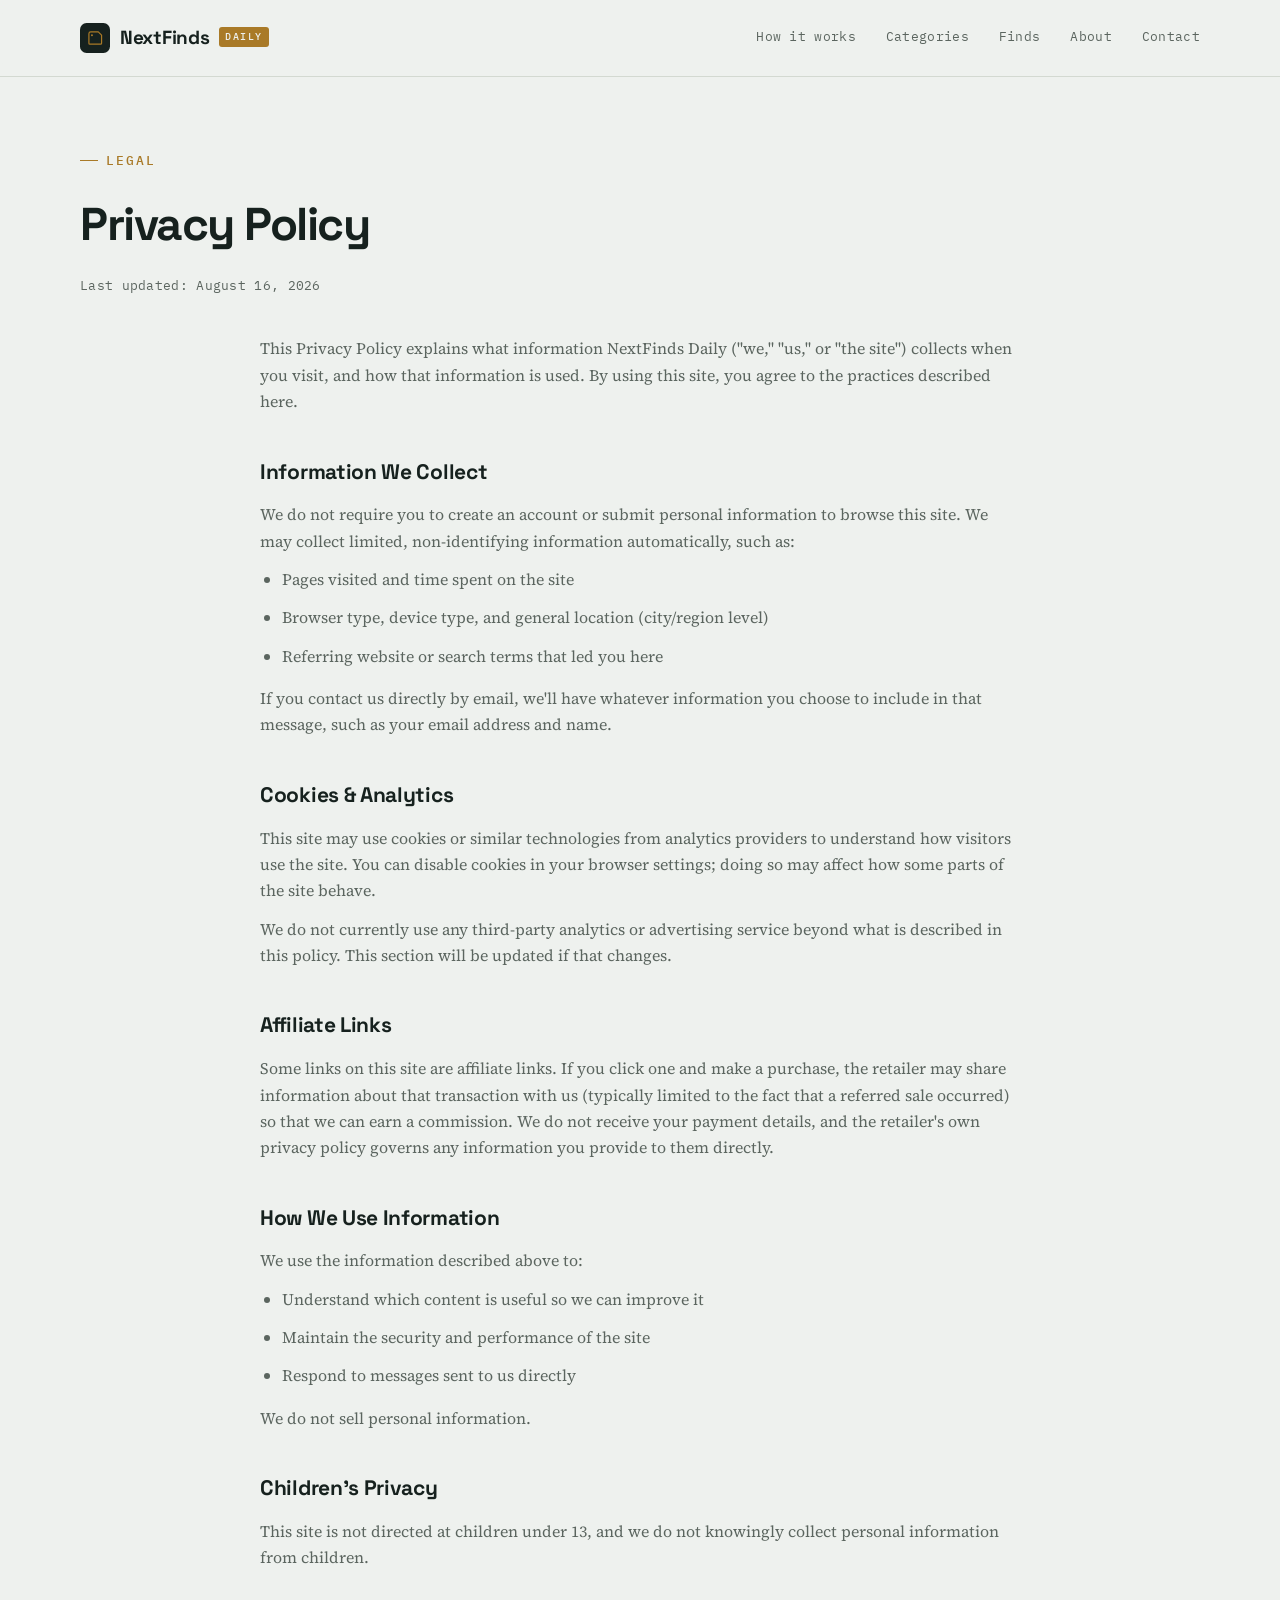
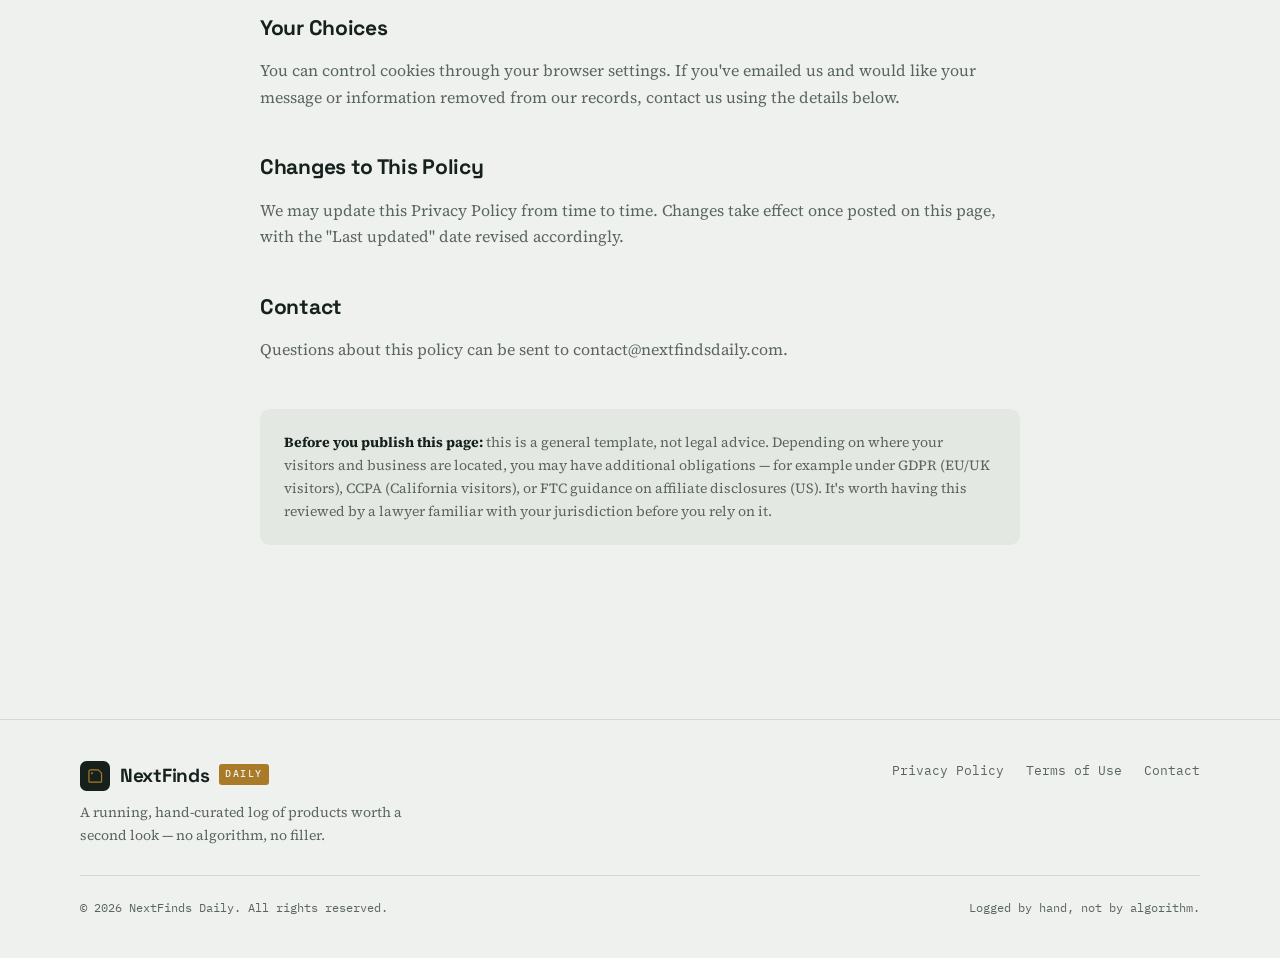
==== privacy.html @ e6664252 "Add files via upload" ====
<!DOCTYPE html>
<html lang="en" class="no-js">
<head>
    <meta charset="UTF-8">
    <meta name="viewport" content="width=device-width, initial-scale=1.0">

    <title>Privacy Policy — NextFinds Daily</title>
    <meta name="description" content="Privacy Policy for NextFinds Daily — how we collect, use, and protect information on this site.">
    <meta name="robots" content="index, follow">
    <link rel="canonical" href="https://www.nextfindsdaily.com/privacy.html">

    <link rel="icon" type="image/svg+xml" href="favicon.svg">
    <meta name="theme-color" content="#eef1ee">

    <link rel="preconnect" href="https://fonts.googleapis.com">
    <link rel="preconnect" href="https://fonts.gstatic.com" crossorigin>
    <link href="https://fonts.googleapis.com/css2?family=Space+Grotesk:wght@500;700&family=Source+Serif+4:ital,opsz,wght@0,8..60,400;0,8..60,600;1,8..60,500&family=IBM+Plex+Mono:wght@500;600&display=swap" rel="stylesheet">

    <link rel="stylesheet" href="styles.css">
</head>

<body>

    <a href="#main" class="skip-link">Skip to content</a>

    <header>
        <div class="container navbar">

            <a href="./" class="logo">
                <svg class="logo-mark" viewBox="0 0 64 64" aria-hidden="true">
                    <rect width="64" height="64" rx="14" fill="#16211e"/>
                    <path d="M19 43 V23 Q19 19 23 19 H39 L46 26 V43 Q46 45 44 45 H21 Q19 45 19 43 Z"
                          fill="none" stroke="#a97a27" stroke-width="2.6" stroke-linejoin="round"/>
                    <circle cx="25.5" cy="26" r="2.1" fill="#a97a27"/>
                </svg>
                NextFinds
                <span class="logo-tag">Daily</span>
            </a>

            <nav class="nav-links" aria-label="Primary">
                <a href="index.html#how">How it works</a>
                <a href="index.html#categories">Categories</a>
                <a href="index.html#finds">Finds</a>
                <a href="index.html#about">About</a>
                <a href="index.html#contact">Contact</a>
            </nav>

        </div>
    </header>

    <main id="main">

        <section class="legal-hero">
            <div class="container">
                <div class="eyebrow">Legal</div>
                <h1>Privacy Policy</h1>
                <!-- CHANGE DATE HERE whenever you update this page -->
                <p class="legal-updated">Last updated: August 16, 2026</p>
            </div>
        </section>

        <section style="padding-top:0;">
            <div class="container">
                <div class="legal-body">

                    <p>
                        This Privacy Policy explains what information NextFinds Daily
                        ("we," "us," or "the site") collects when you visit, and how
                        that information is used. By using this site, you agree to the
                        practices described here.
                    </p>

                    <h2>Information We Collect</h2>
                    <p>
                        We do not require you to create an account or submit personal
                        information to browse this site. We may collect limited,
                        non-identifying information automatically, such as:
                    </p>
                    <ul>
                        <li>Pages visited and time spent on the site</li>
                        <li>Browser type, device type, and general location (city/region level)</li>
                        <li>Referring website or search terms that led you here</li>
                    </ul>
                    <p>
                        If you contact us directly by email, we'll have whatever
                        information you choose to include in that message, such as your
                        email address and name.
                    </p>

                    <h2>Cookies &amp; Analytics</h2>
                    <p>
                        This site may use cookies or similar technologies from
                        analytics providers to understand how visitors use the site.
                        You can disable cookies in your browser settings; doing so may
                        affect how some parts of the site behave.
                    </p>
                    <p>
                        <!-- If you add an analytics tool (Google Analytics, Plausible, etc.) or ad network, name it here and link to its own privacy policy. -->
                        We do not currently use any third-party analytics or advertising
                        service beyond what is described in this policy. This section
                        will be updated if that changes.
                    </p>

                    <h2>Affiliate Links</h2>
                    <p>
                        Some links on this site are affiliate links. If you click one
                        and make a purchase, the retailer may share information about
                        that transaction with us (typically limited to the fact that a
                        referred sale occurred) so that we can earn a commission. We do
                        not receive your payment details, and the retailer's own
                        privacy policy governs any information you provide to them
                        directly.
                    </p>

                    <h2>How We Use Information</h2>
                    <p>We use the information described above to:</p>
                    <ul>
                        <li>Understand which content is useful so we can improve it</li>
                        <li>Maintain the security and performance of the site</li>
                        <li>Respond to messages sent to us directly</li>
                    </ul>
                    <p>We do not sell personal information.</p>

                    <h2>Children's Privacy</h2>
                    <p>
                        This site is not directed at children under 13, and we do not
                        knowingly collect personal information from children.
                    </p>

                    <h2>Your Choices</h2>
                    <p>
                        You can control cookies through your browser settings. If you've
                        emailed us and would like your message or information removed
                        from our records, contact us using the details below.
                    </p>

                    <h2>Changes to This Policy</h2>
                    <p>
                        We may update this Privacy Policy from time to time. Changes
                        take effect once posted on this page, with the "Last updated"
                        date revised accordingly.
                    </p>

                    <h2>Contact</h2>
                    <p>
                        Questions about this policy can be sent to
                        <!-- CHANGE EMAIL HERE -->
                        <a href="mailto:contact@nextfindsdaily.com">contact@nextfindsdaily.com</a>.
                    </p>

                    <div class="legal-note">
                        <strong>Before you publish this page:</strong> this is a general
                        template, not legal advice. Depending on where your visitors and
                        business are located, you may have additional obligations — for
                        example under GDPR (EU/UK visitors), CCPA (California visitors),
                        or FTC guidance on affiliate disclosures (US). It's worth having
                        this reviewed by a lawyer familiar with your jurisdiction before
                        you rely on it.
                    </div>

                </div>
            </div>
        </section>

    </main>

    <footer>
        <div class="container">

            <div class="footer-top">
                <div>
                    <a href="./" class="logo">
                        <svg class="logo-mark" viewBox="0 0 64 64" aria-hidden="true">
                            <rect width="64" height="64" rx="14" fill="#16211e"/>
                            <path d="M19 43 V23 Q19 19 23 19 H39 L46 26 V43 Q46 45 44 45 H21 Q19 45 19 43 Z"
                                  fill="none" stroke="#a97a27" stroke-width="2.6" stroke-linejoin="round"/>
                            <circle cx="25.5" cy="26" r="2.1" fill="#a97a27"/>
                        </svg>
                        NextFinds
                        <span class="logo-tag">Daily</span>
                    </a>
                    <p class="footer-blurb">
                        A running, hand-curated log of products worth a second look —
                        no algorithm, no filler.
                    </p>
                </div>

                <div class="footer-links">
                    <a href="privacy.html">Privacy Policy</a>
                    <a href="terms.html">Terms of Use</a>
                    <a href="index.html#contact">Contact</a>
                </div>
            </div>

            <div class="footer-bottom">
                <span>&copy; 2026 NextFinds Daily. All rights reserved.</span>
                <span>Logged by hand, not by algorithm.</span>
            </div>

        </div>
    </footer>

    <script src="script.js"></script>
</body>
</html>
---- styles.css ----
/* ==========================================================================
   NextFinds Daily — Shared Stylesheet
   Design direction: "field log / specimen catalog" — a curator's notebook
   for everyday finds. Warm ink on cool paper, brass stamp accents, mono
   catalog labels for anything that reads like an entry number.
   ========================================================================== */

:root {
    /* ---- Color tokens ---- */
    --paper: #eef1ee;          /* page background — cool, not cream */
    --paper-deep: #e4e8e3;     /* recessed sections */
    --card: #fbfcfa;           /* card surfaces */
    --ink: #16211e;            /* primary text — warm charcoal, not pure black */
    --stone: #5b655f;          /* secondary text */
    --line: #d3d9d1;           /* hairline borders */
    --brass: #a97a27;          /* accent — stamps, numbers, links */
    --brass-deep: #8a6420;     /* accent hover */
    --forest: #223d37;         /* dark section background */
    --forest-line: #3c5852;    /* hairlines on dark background */
    --paper-on-forest: #eef1ee;

    /* ---- Type ---- */
    --font-display: "Space Grotesk", "Segoe UI", system-ui, sans-serif;
    --font-body: "Source Serif 4", Georgia, "Times New Roman", serif;
    --font-mono: "IBM Plex Mono", "SFMono-Regular", Consolas, monospace;

    --max-width: 1120px;
}

* {
    margin: 0;
    padding: 0;
    box-sizing: border-box;
}

html {
    scroll-behavior: smooth;
}

@media (prefers-reduced-motion: reduce) {
    html {
        scroll-behavior: auto;
    }
    * {
        animation-duration: 0.01ms !important;
        animation-iteration-count: 1 !important;
        transition-duration: 0.01ms !important;
        scroll-behavior: auto !important;
    }
}

body {
    font-family: var(--font-body);
    color: var(--ink);
    background: var(--paper);
    line-height: 1.65;
    font-size: 17px;
}

a {
    color: inherit;
    text-decoration: none;
}

img, svg {
    display: block;
    max-width: 100%;
}

.container {
    width: min(100% - 40px, var(--max-width));
    margin: 0 auto;
}

/* ---- Skip link (a11y) ---- */
.skip-link {
    position: absolute;
    left: 16px;
    top: -48px;
    background: var(--ink);
    color: var(--paper);
    padding: 10px 16px;
    border-radius: 6px;
    font-family: var(--font-mono);
    font-size: 13px;
    z-index: 200;
    transition: top 0.2s ease;
}

.skip-link:focus {
    top: 16px;
}

/* ---- Focus states ---- */
a:focus-visible,
button:focus-visible,
input:focus-visible {
    outline: 2px solid var(--brass);
    outline-offset: 3px;
    border-radius: 3px;
}

/* ---- Eyebrow / mono labels ---- */
.eyebrow {
    display: inline-flex;
    align-items: center;
    gap: 8px;
    font-family: var(--font-mono);
    font-size: 12.5px;
    font-weight: 500;
    letter-spacing: 2px;
    text-transform: uppercase;
    color: var(--brass);
    margin-bottom: 16px;
}

.eyebrow::before {
    content: "";
    width: 18px;
    height: 1px;
    background: var(--brass);
}

/* ==========================================================================
   Header
   ========================================================================== */

header {
    position: sticky;
    top: 0;
    z-index: 100;
    background: rgba(238, 241, 238, 0.9);
    backdrop-filter: blur(10px);
    border-bottom: 1px solid var(--line);
}

.navbar {
    height: 76px;
    display: flex;
    align-items: center;
    justify-content: space-between;
    gap: 20px;
}

.logo {
    display: flex;
    align-items: center;
    gap: 10px;
    font-family: var(--font-display);
    font-size: 19px;
    font-weight: 700;
    letter-spacing: -0.3px;
    color: var(--ink);
}

.logo-mark {
    width: 30px;
    height: 30px;
    flex-shrink: 0;
}

.logo-tag {
    font-family: var(--font-mono);
    font-size: 10px;
    font-weight: 500;
    letter-spacing: 1.5px;
    color: var(--paper);
    background: var(--brass);
    padding: 2px 6px;
    border-radius: 3px;
    text-transform: uppercase;
    position: relative;
    top: -1px;
}

.nav-links {
    display: flex;
    align-items: center;
    gap: 30px;
    font-family: var(--font-mono);
    font-size: 13px;
    letter-spacing: 0.3px;
    color: var(--stone);
}

.nav-links a {
    position: relative;
    padding-bottom: 3px;
}

.nav-links a::after {
    content: "";
    position: absolute;
    left: 0;
    right: 100%;
    bottom: 0;
    height: 1px;
    background: var(--brass);
    transition: right 0.25s ease;
}

.nav-links a:hover {
    color: var(--ink);
}

.nav-links a:hover::after {
    right: 0;
}

.nav-links a.active {
    color: var(--ink);
}

/* ==========================================================================
   Buttons
   ========================================================================== */

.btn {
    display: inline-flex;
    align-items: center;
    justify-content: center;
    gap: 8px;
    min-height: 50px;
    padding: 0 26px;
    border-radius: 8px;
    font-family: var(--font-mono);
    font-size: 13.5px;
    font-weight: 500;
    letter-spacing: 0.4px;
    text-transform: uppercase;
    border: 1px solid transparent;
    transition: transform 0.18s ease, background 0.18s ease, border-color 0.18s ease;
    cursor: pointer;
}

.btn:hover {
    transform: translateY(-2px);
}

.btn-primary {
    color: var(--paper);
    background: var(--ink);
}

.btn-primary:hover {
    background: var(--forest);
}

.btn-secondary {
    border-color: var(--ink);
    background: transparent;
    color: var(--ink);
}

.btn-secondary:hover {
    background: var(--ink);
    color: var(--paper);
}

.btn-on-dark {
    color: var(--forest);
    background: var(--paper-on-forest);
}

.btn-on-dark:hover {
    background: #fff;
}

/* ==========================================================================
   Hero
   ========================================================================== */

.hero {
    padding: 96px 0 56px;
}

.hero-content {
    max-width: 760px;
    margin: 0 auto;
    text-align: center;
}

.hero h1 {
    font-family: var(--font-display);
    font-size: clamp(40px, 6.4vw, 68px);
    line-height: 1.04;
    letter-spacing: -2px;
    font-weight: 700;
    margin-bottom: 22px;
}

.hero p.lede {
    max-width: 620px;
    margin: 0 auto;
    font-size: 19px;
    color: var(--stone);
}

.hero-actions {
    margin-top: 34px;
    display: flex;
    justify-content: center;
    gap: 12px;
    flex-wrap: wrap;
}

.hero-note {
    margin-top: 22px;
    font-family: var(--font-mono);
    font-size: 11.5px;
    letter-spacing: 0.3px;
    color: var(--stone);
}

/* ---- Ruler divider (signature detail) ---- */

.ruler {
    width: 100%;
    height: 34px;
    color: var(--line);
}

.ruler .tick-major {
    stroke: var(--line);
}

.ruler .tick-minor {
    stroke: var(--line);
    opacity: 0.6;
}

/* ==========================================================================
   Section shells
   ========================================================================== */

section {
    padding: 84px 0;
}

.section-header {
    max-width: 640px;
    margin-bottom: 44px;
}

.section-header.center {
    text-align: center;
    margin-left: auto;
    margin-right: auto;
}

.section-title {
    font-family: var(--font-display);
    font-size: clamp(28px, 3.6vw, 40px);
    line-height: 1.15;
    letter-spacing: -1px;
    font-weight: 700;
    margin-bottom: 14px;
}

.section-description {
    color: var(--stone);
    font-size: 17px;
}

.section-alt {
    background: var(--paper-deep);
}

.section-dark {
    background: var(--forest);
    color: var(--paper-on-forest);
}

.section-dark .eyebrow {
    color: #d7ac5c;
}

.section-dark .eyebrow::before {
    background: #d7ac5c;
}

.section-dark .section-description {
    color: #b9c4bf;
}

/* ==========================================================================
   Category shelves
   ========================================================================== */

.shelf-row {
    display: flex;
    flex-wrap: wrap;
    gap: 12px;
}

.shelf-tab {
    flex: 1 1 180px;
    border: 1px solid var(--line);
    background: var(--card);
    border-radius: 10px;
    padding: 22px 20px;
    transition: border-color 0.2s ease, transform 0.2s ease;
}

.shelf-tab:hover {
    border-color: var(--brass);
    transform: translateY(-3px);
}

.shelf-tab .shelf-letter {
    font-family: var(--font-mono);
    font-size: 12px;
    color: var(--brass);
    letter-spacing: 1px;
    margin-bottom: 10px;
    display: block;
}

.shelf-tab h3 {
    font-family: var(--font-display);
    font-size: 16.5px;
    font-weight: 700;
    margin-bottom: 6px;
}

.shelf-tab p {
    font-size: 14px;
    color: var(--stone);
}

/* ==========================================================================
   How it works — genuine 3-step sequence
   ========================================================================== */

.steps {
    display: grid;
    grid-template-columns: repeat(3, 1fr);
    gap: 0;
    border-top: 1px solid var(--line);
}

.step {
    padding: 30px 26px 0;
    border-left: 1px solid var(--line);
}

.step:first-child {
    border-left: none;
    padding-left: 0;
}

.step-index {
    font-family: var(--font-mono);
    font-size: 13px;
    color: var(--brass);
    letter-spacing: 1px;
    margin-bottom: 14px;
}

.step h3 {
    font-family: var(--font-display);
    font-size: 19px;
    font-weight: 700;
    margin-bottom: 10px;
}

.step p {
    color: var(--stone);
    font-size: 15px;
}

/* ==========================================================================
   Specimen cards (featured finds) — signature element
   ========================================================================== */

.finds-grid {
    display: grid;
    grid-template-columns: repeat(3, 1fr);
    gap: 18px;
}

.specimen {
    position: relative;
    background: var(--card);
    border: 1px dashed #b7bfb5;
    border-radius: 12px;
    padding: 24px 22px 22px;
    transition: border-color 0.2s ease, transform 0.2s ease, box-shadow 0.2s ease;
}

.specimen:hover {
    border-color: var(--brass);
    transform: translateY(-3px);
    box-shadow: 0 10px 24px rgba(22, 33, 30, 0.06);
}

.specimen-meta {
    display: flex;
    align-items: center;
    justify-content: space-between;
    font-family: var(--font-mono);
    font-size: 11.5px;
    letter-spacing: 0.5px;
    color: var(--stone);
    margin-bottom: 16px;
}

.specimen-meta .specimen-no {
    color: var(--brass);
    font-weight: 500;
}

.specimen h3 {
    font-family: var(--font-display);
    font-size: 17.5px;
    font-weight: 700;
    margin-bottom: 8px;
    letter-spacing: -0.2px;
}

.specimen p {
    font-size: 14.5px;
    color: var(--stone);
    margin-bottom: 18px;
}

.specimen-link {
    font-family: var(--font-mono);
    font-size: 12.5px;
    font-weight: 500;
    letter-spacing: 0.3px;
    color: var(--ink);
    display: inline-flex;
    align-items: center;
    gap: 6px;
}

.specimen-link svg {
    width: 12px;
    height: 12px;
    transition: transform 0.18s ease;
}

.specimen:hover .specimen-link svg {
    transform: translateX(3px);
}

/* ==========================================================================
   About — journal entry with drop cap
   ========================================================================== */

.about-wrapper {
    max-width: 720px;
    margin: 0 auto;
}

.about-wrapper p {
    color: var(--ink);
    font-size: 18px;
    margin-bottom: 20px;
}

.about-wrapper p.drop::first-letter {
    font-family: var(--font-display);
    font-size: 58px;
    font-weight: 700;
    color: var(--brass);
    float: left;
    line-height: 0.8;
    margin: 8px 8px 0 0;
}

.about-wrapper p.aside {
    color: var(--stone);
    font-size: 16px;
}

/* ==========================================================================
   Disclosure notice plate
   ========================================================================== */

.notice-plate {
    max-width: 780px;
    margin: 0 auto;
    padding: 32px 36px;
    background: var(--card);
    border-top: 2px solid var(--ink);
    border-bottom: 2px solid var(--ink);
}

.notice-plate .eyebrow {
    margin-bottom: 14px;
}

.notice-plate p {
    color: var(--stone);
    font-size: 15.5px;
    margin-bottom: 12px;
}

.notice-plate p:last-child {
    margin-bottom: 0;
}

/* ==========================================================================
   Contact
   ========================================================================== */

.contact-wrapper {
    max-width: 560px;
    margin: 0 auto;
    text-align: center;
}

.contact-wrapper p {
    color: var(--stone);
    margin-bottom: 28px;
}

.contact-actions {
    display: flex;
    justify-content: center;
    gap: 12px;
    flex-wrap: wrap;
}

/* ==========================================================================
   Footer
   ========================================================================== */

footer {
    border-top: 1px solid var(--line);
    padding: 40px 0;
}

.footer-top {
    display: flex;
    align-items: flex-start;
    justify-content: space-between;
    gap: 24px;
    margin-bottom: 28px;
    flex-wrap: wrap;
}

.footer-blurb {
    max-width: 340px;
    font-size: 14px;
    color: var(--stone);
    margin-top: 10px;
}

.footer-links {
    display: flex;
    gap: 22px;
    font-family: var(--font-mono);
    font-size: 12.5px;
    color: var(--stone);
}

.footer-links a:hover {
    color: var(--ink);
}

.footer-bottom {
    display: flex;
    align-items: center;
    justify-content: space-between;
    gap: 16px;
    padding-top: 22px;
    border-top: 1px solid var(--line);
    font-family: var(--font-mono);
    font-size: 12px;
    color: var(--stone);
    flex-wrap: wrap;
}

/* ==========================================================================
   Scroll reveal (progressive enhancement)
   ========================================================================== */

.reveal {
    opacity: 0;
    transform: translateY(14px);
    transition: opacity 0.5s ease, transform 0.5s ease;
}

.reveal.is-visible,
.no-js .reveal {
    opacity: 1;
    transform: none;
}

/* ==========================================================================
   Legal pages (privacy / terms)
   ========================================================================== */

.legal-hero {
    padding: 64px 0 40px;
}

.legal-hero h1 {
    font-family: var(--font-display);
    font-size: clamp(32px, 5vw, 46px);
    letter-spacing: -1.5px;
    margin-bottom: 12px;
}

.legal-updated {
    font-family: var(--font-mono);
    font-size: 12.5px;
    color: var(--stone);
    letter-spacing: 0.3px;
}

.legal-body {
    max-width: 760px;
    margin: 0 auto;
    padding-bottom: 90px;
}

.legal-body h2 {
    font-family: var(--font-display);
    font-size: 21px;
    margin: 40px 0 12px;
    letter-spacing: -0.3px;
}

.legal-body h2:first-child {
    margin-top: 0;
}

.legal-body p,
.legal-body li {
    color: var(--stone);
    font-size: 16px;
    margin-bottom: 12px;
}

.legal-body ul {
    padding-left: 22px;
    margin-bottom: 16px;
}

.legal-note {
    margin-top: 46px;
    padding: 22px 24px;
    background: var(--paper-deep);
    border-radius: 10px;
    font-size: 14px;
    color: var(--stone);
}

.legal-note strong {
    color: var(--ink);
}

/* ==========================================================================
   Responsive
   ========================================================================== */

@media (max-width: 860px) {
    .nav-links a:nth-child(1) {
        display: none;
    }

    .steps {
        grid-template-columns: 1fr;
    }

    .step {
        border-left: none;
        border-top: 1px solid var(--line);
        padding: 26px 0 0;
    }

    .step:first-child {
        border-top: none;
    }

    .finds-grid {
        grid-template-columns: repeat(2, 1fr);
    }

    .hero {
        padding: 72px 0 48px;
    }

    section {
        padding: 64px 0;
    }
}

@media (max-width: 620px) {
    .container {
        width: min(100% - 28px, var(--max-width));
    }

    .navbar {
        height: 66px;
    }

    .logo {
        font-size: 17px;
    }

    .nav-links {
        gap: 16px;
        font-size: 12px;
    }

    .finds-grid {
        grid-template-columns: 1fr;
    }

    .shelf-tab {
        flex: 1 1 100%;
    }

    .btn {
        width: 100%;
    }

    .hero-actions,
    .contact-actions {
        flex-direction: column;
    }

    .footer-top,
    .footer-bottom {
        flex-direction: column;
        align-items: flex-start;
    }

    .notice-plate {
        padding: 26px 22px;
    }
}
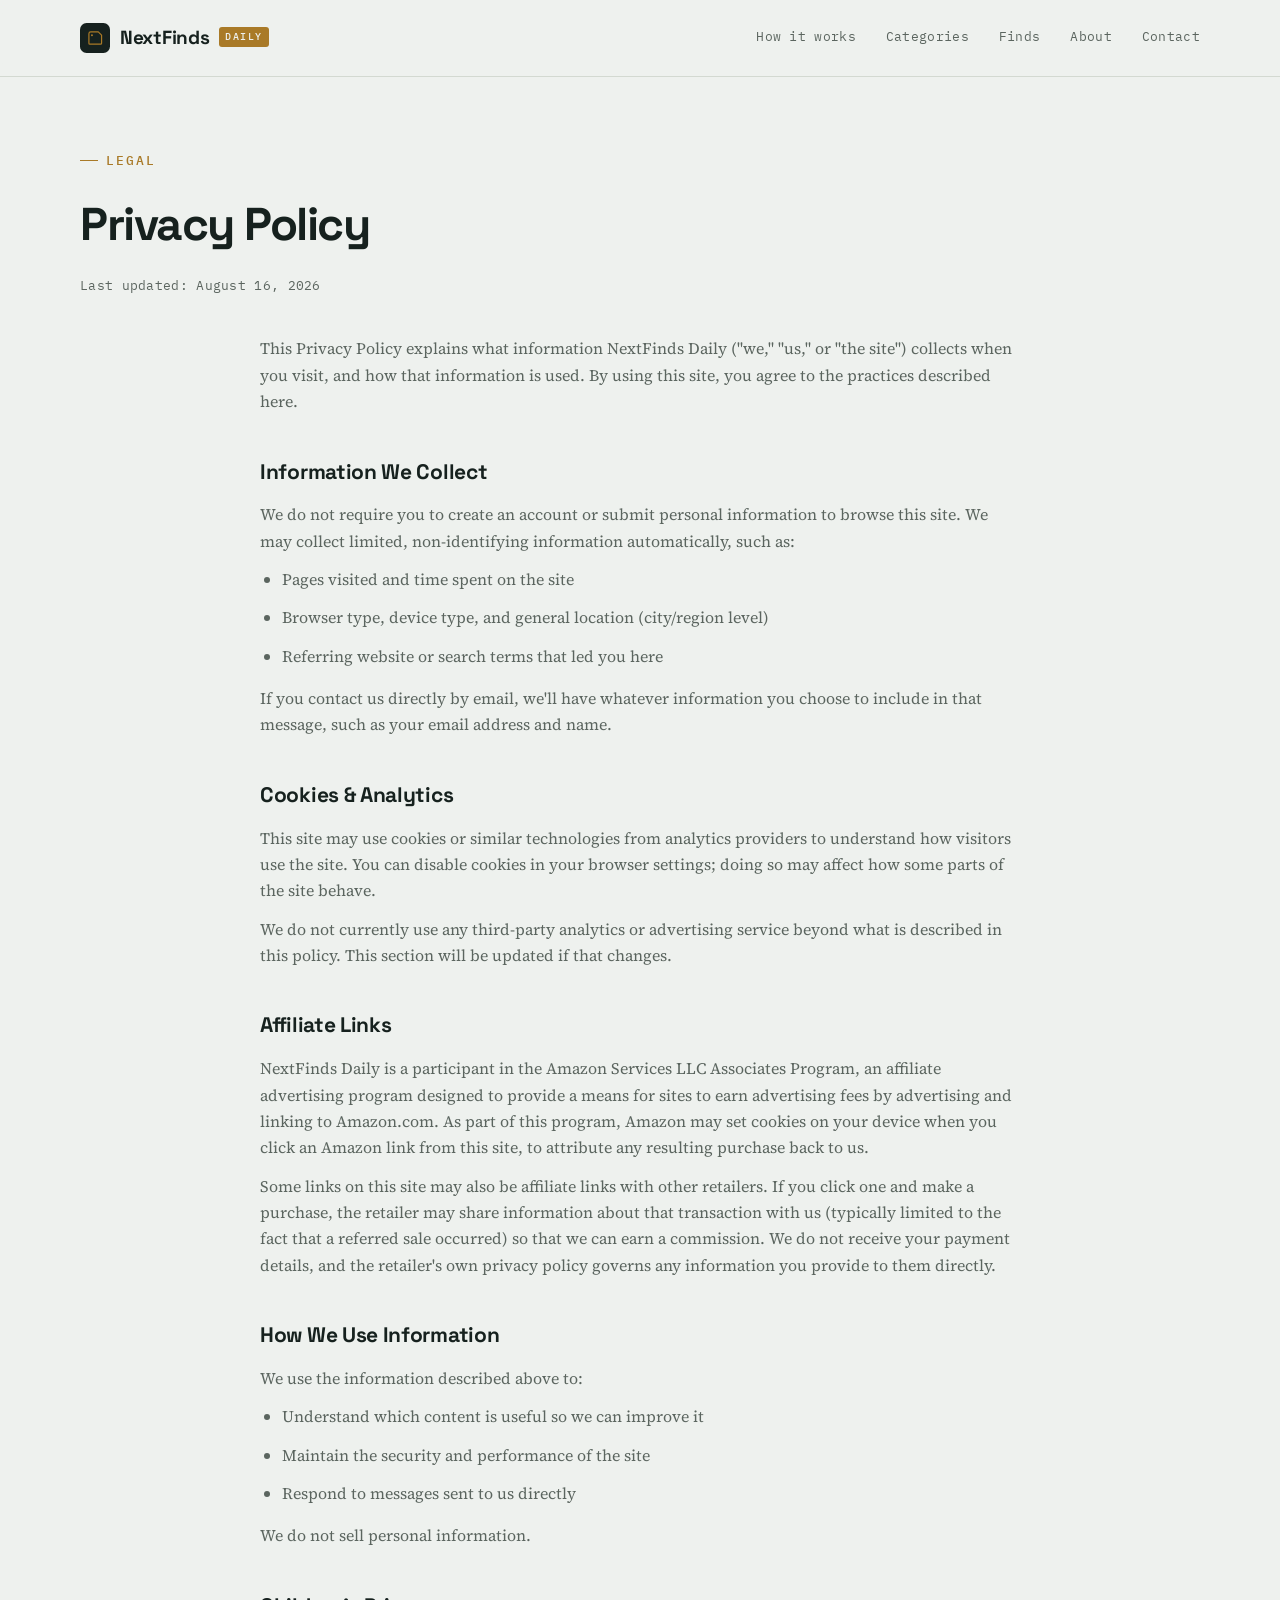
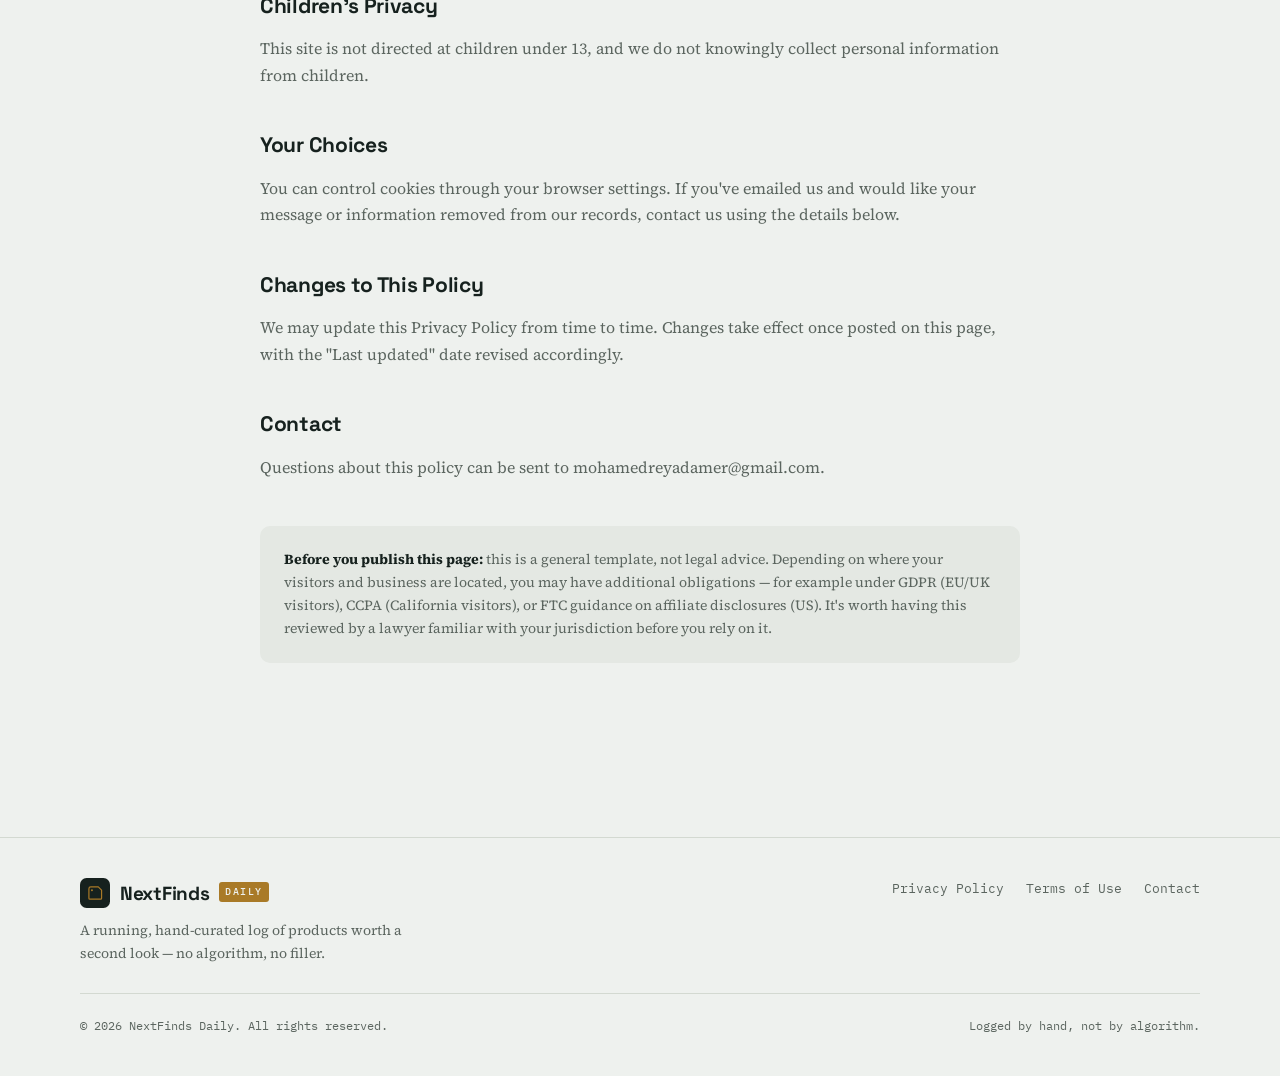
==== commit ec6e1a65: "Update privacy.html" ====
--- a/privacy.html
+++ b/privacy.html
@@ -7,7 +7,7 @@
     <title>Privacy Policy — NextFinds Daily</title>
     <meta name="description" content="Privacy Policy for NextFinds Daily — how we collect, use, and protect information on this site.">
     <meta name="robots" content="index, follow">
-    <link rel="canonical" href="https://www.nextfindsdaily.com/privacy.html">
+    <link rel="canonical" href="https://muhamedryad.github.io/nextfinds/privacy.html">
 
     <link rel="icon" type="image/svg+xml" href="favicon.svg">
     <meta name="theme-color" content="#eef1ee">
@@ -103,13 +103,22 @@
 
                     <h2>Affiliate Links</h2>
                     <p>
-                        Some links on this site are affiliate links. If you click one
-                        and make a purchase, the retailer may share information about
-                        that transaction with us (typically limited to the fact that a
-                        referred sale occurred) so that we can earn a commission. We do
-                        not receive your payment details, and the retailer's own
-                        privacy policy governs any information you provide to them
-                        directly.
+                        NextFinds Daily is a participant in the Amazon Services LLC
+                        Associates Program, an affiliate advertising program designed
+                        to provide a means for sites to earn advertising fees by
+                        advertising and linking to Amazon.com. As part of this
+                        program, Amazon may set cookies on your device when you click
+                        an Amazon link from this site, to attribute any resulting
+                        purchase back to us.
+                    </p>
+                    <p>
+                        Some links on this site may also be affiliate links with other
+                        retailers. If you click one and make a purchase, the retailer
+                        may share information about that transaction with us
+                        (typically limited to the fact that a referred sale occurred)
+                        so that we can earn a commission. We do not receive your
+                        payment details, and the retailer's own privacy policy governs
+                        any information you provide to them directly.
                     </p>
 
                     <h2>How We Use Information</h2>
@@ -145,7 +154,7 @@
                     <p>
                         Questions about this policy can be sent to
                         <!-- CHANGE EMAIL HERE -->
-                        <a href="mailto:contact@nextfindsdaily.com">contact@nextfindsdaily.com</a>.
+                        <a href="mailto:mohamedreyadamer@gmail.com">mohamedreyadamer@gmail.com</a>.
                     </p>
 
                     <div class="legal-note">
